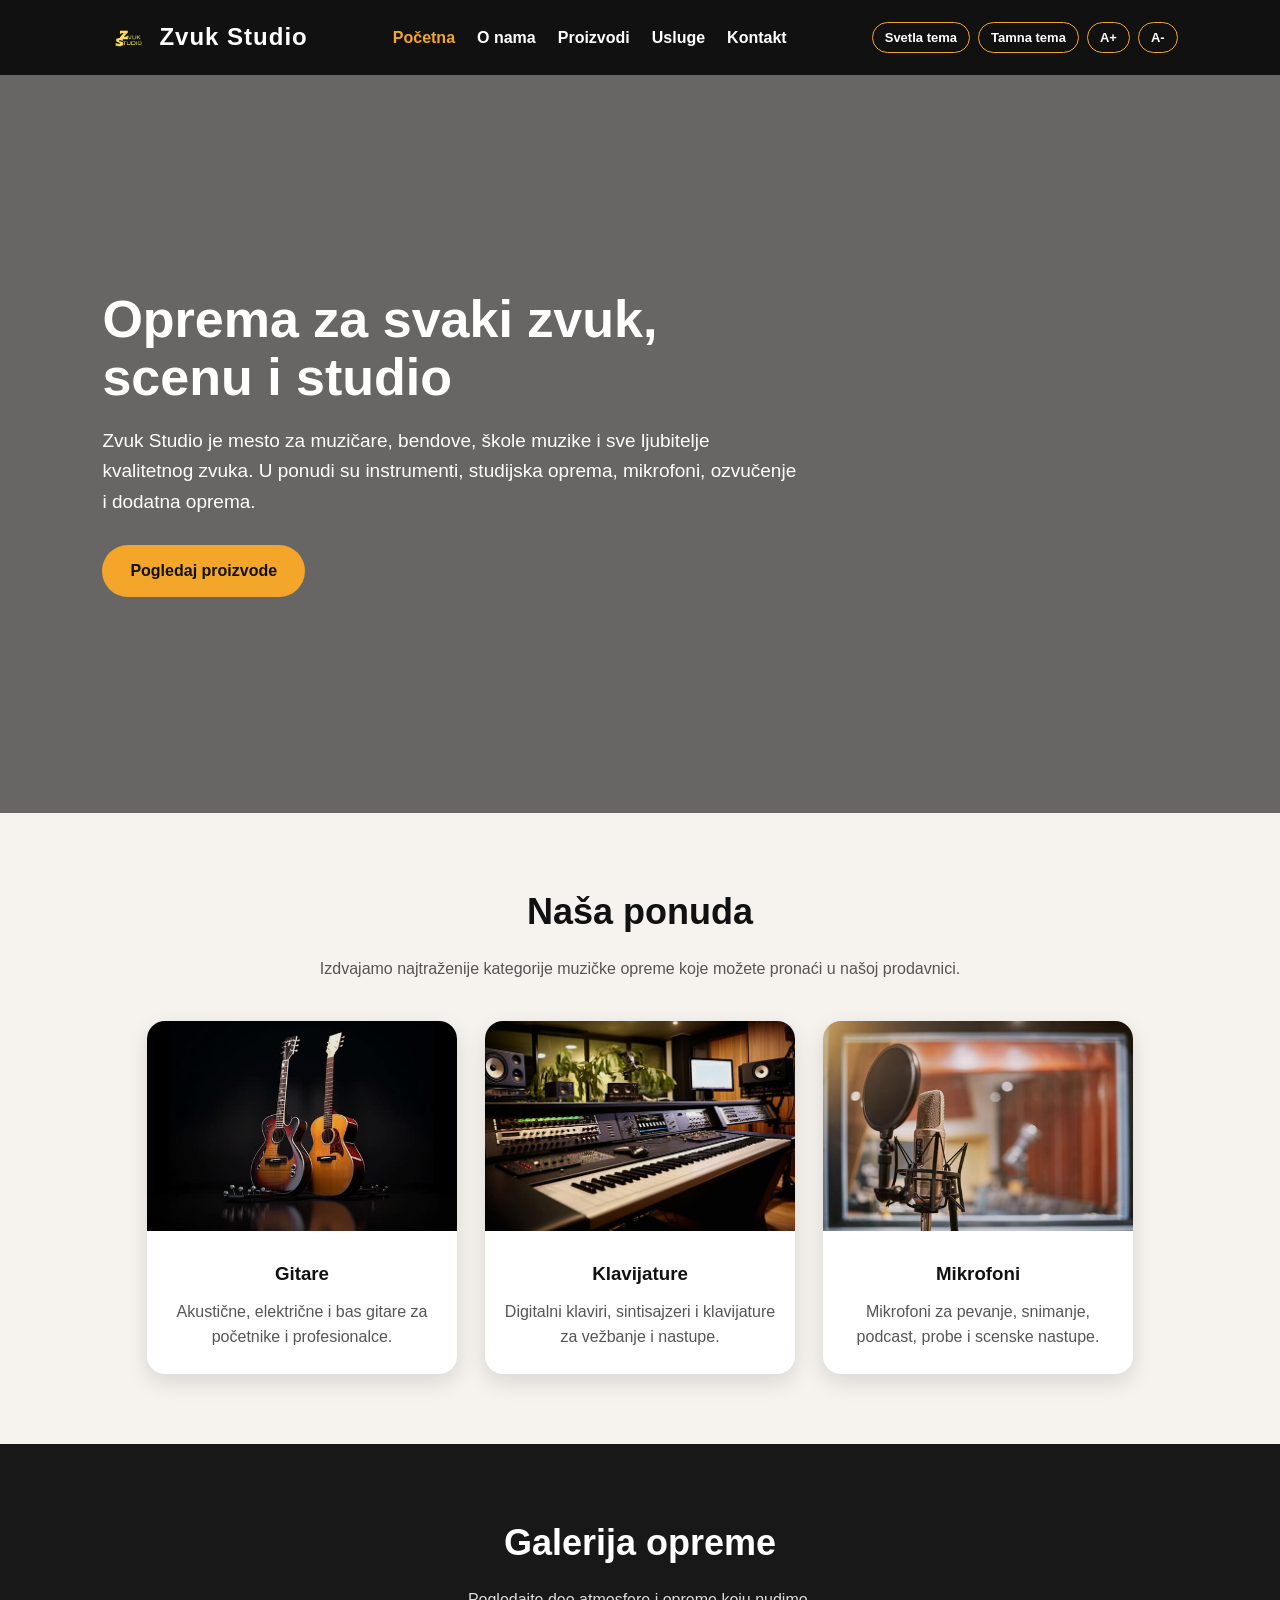
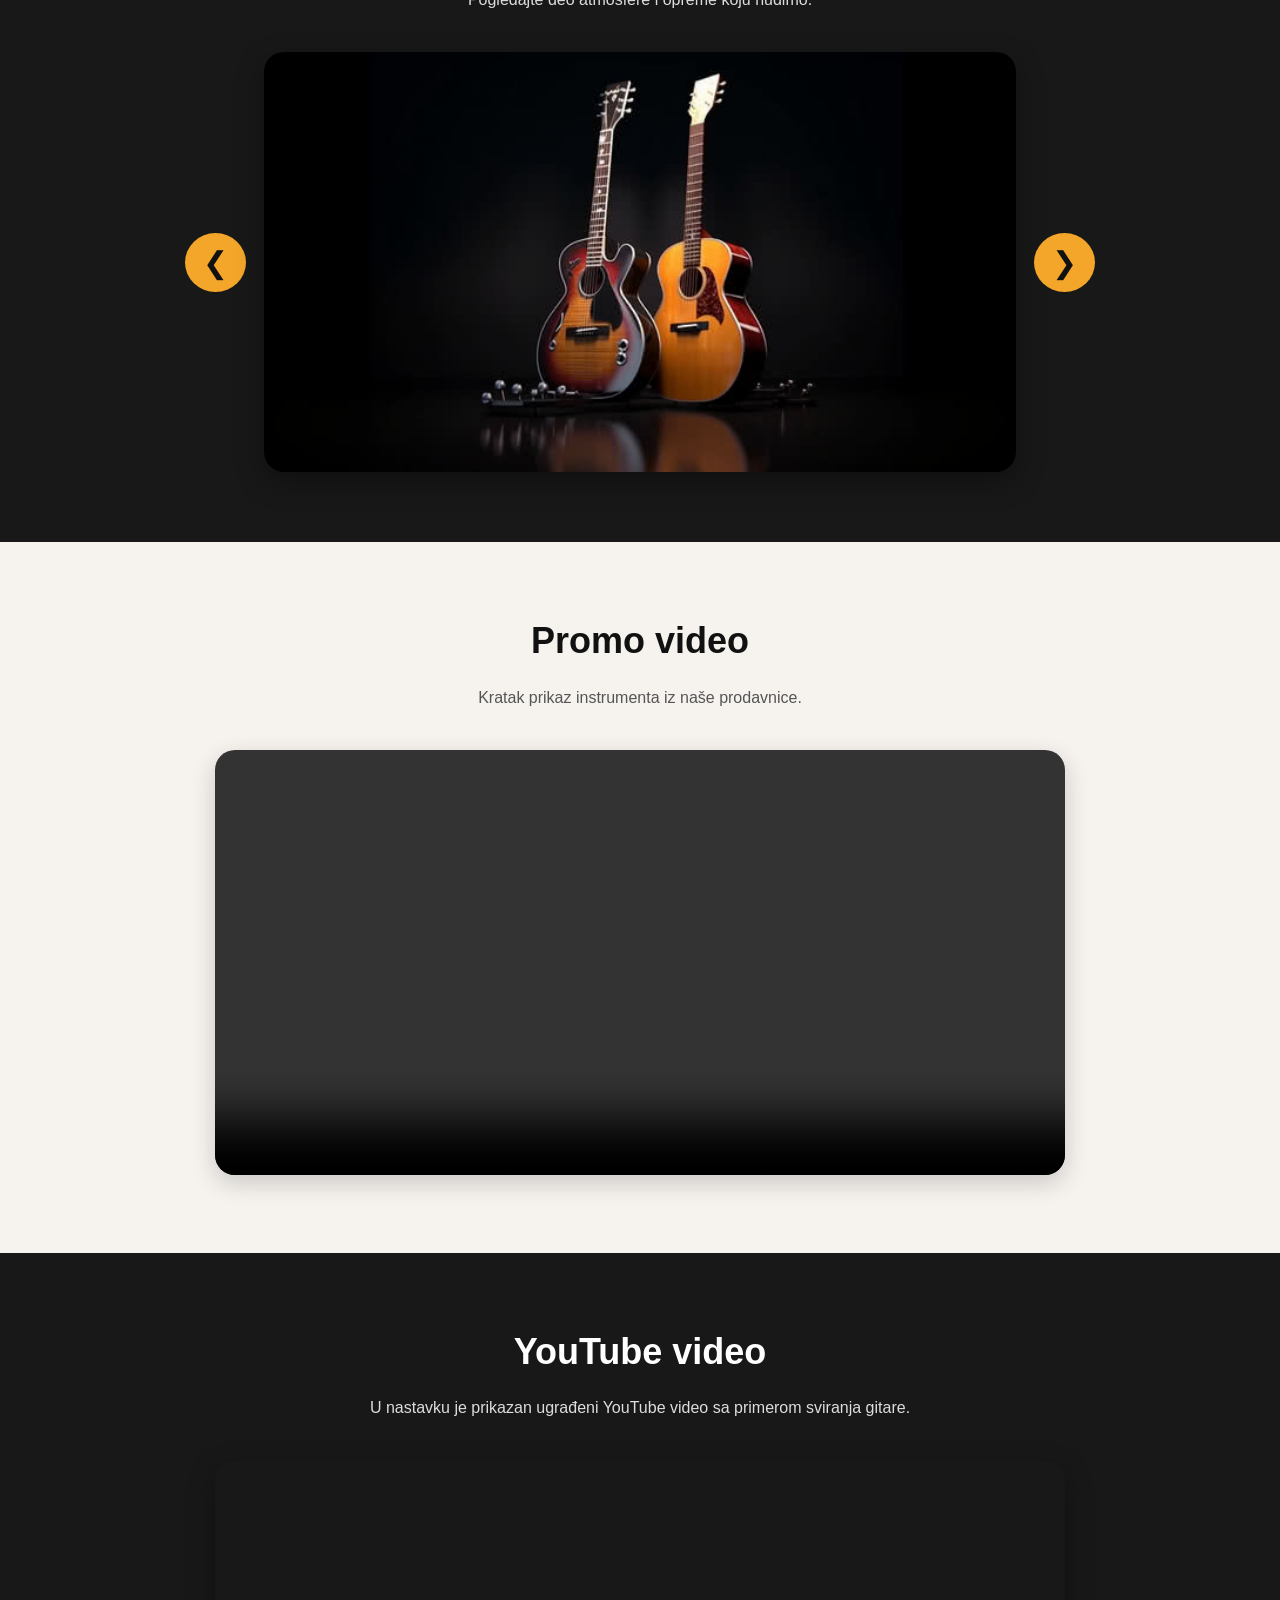
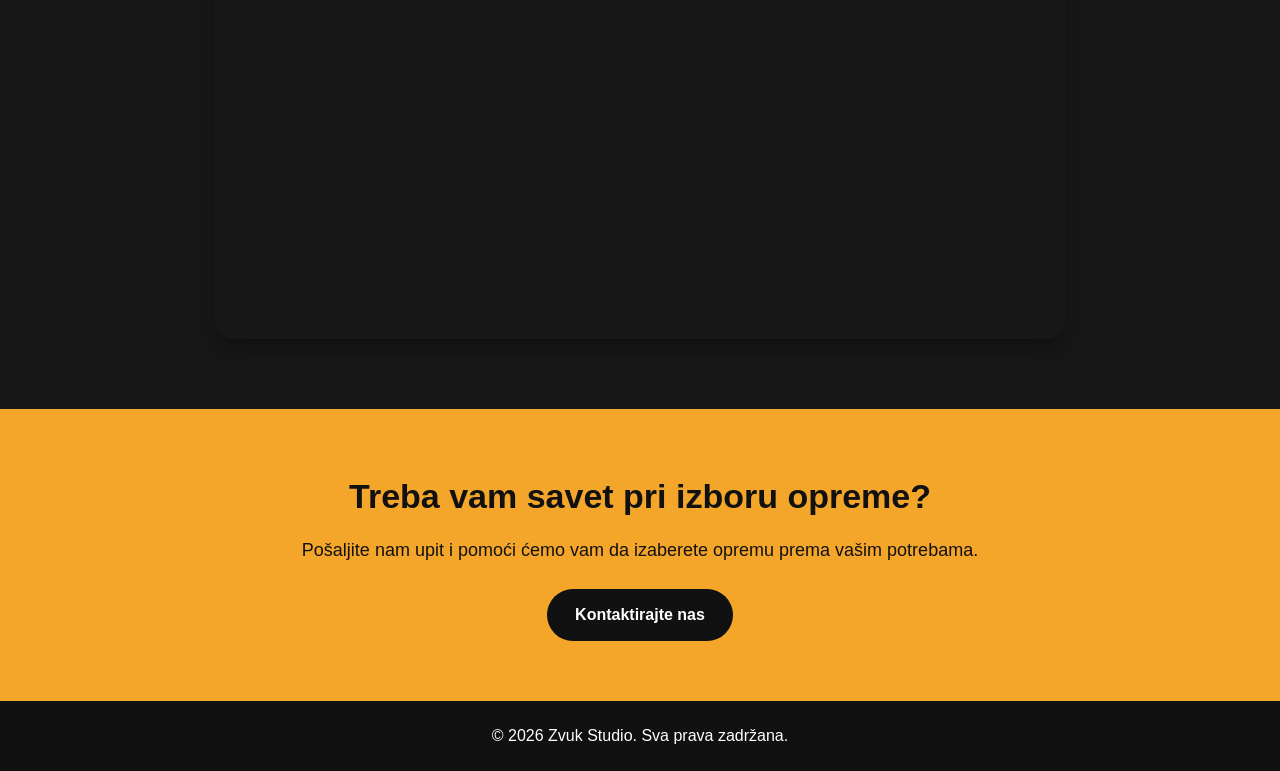
==== index.html @ e2188f45 "Dodavanje kompletnog sajta Zvuk Studio" ====
<!DOCTYPE html>
<html lang="sr">
<head>
    <meta charset="UTF-8">
    <meta name="description" content="Zvuk Studio - prodaja, servis i iznajmljivanje muzičke opreme.">
    <meta name="keywords" content="muzička oprema, gitare, klavijature, mikrofoni, ozvučenje, servis instrumenata">
    <meta name="author" content="Ivana">
    <meta name="viewport" content="width=device-width, initial-scale=1.0">

    <title>Zvuk Studio | Početna</title>

    <link rel="stylesheet" href="css/style.css">
</head>
<body>

    <header class="zaglavlje">
        <div class="logo-okvir">
            <img src="slike/logo.png" alt="Logo Zvuk Studio" class="logo-slika">
            <h1>Zvuk Studio</h1>
        </div>

        <nav class="navigacija">
            <ul>
                <li><a href="index.html" class="aktivna">Početna</a></li>
                <li><a href="onama.html">O nama</a></li>
                <li class="padajuci-meni">
                    <a href="proizvodi.html">Proizvodi</a>
                    <ul class="podmeni">
                        <li><a href="proizvodi.html#gitare">Gitare</a></li>
                        <li><a href="proizvodi.html#klavijature">Klavijature</a></li>
                        <li><a href="proizvodi.html#ozvucenje">Ozvučenje</a></li>
                    </ul>
                </li>
                <li><a href="usluge.html">Usluge</a></li>
                <li><a href="kontakt.html">Kontakt</a></li>
            </ul>
        </nav>

            <div class="adaptibilnost">
                <button type="button" onclick="postaviTemu('svetla')">Svetla tema</button>
                <button type="button" onclick="postaviTemu('tamna')">Tamna tema</button>
                <button type="button" onclick="promeniFont(1)">A+</button>
                <button type="button" onclick="promeniFont(-1)">A-</button>
            </div>

    </header>

    <main>

        <section class="hero-sekcija">
            <div class="hero-sadrzaj">
                <h2>Oprema za svaki zvuk, scenu i studio</h2>
                <p>
                    Zvuk Studio je mesto za muzičare, bendove, škole muzike i sve ljubitelje kvalitetnog zvuka.
                    U ponudi su instrumenti, studijska oprema, mikrofoni, ozvučenje i dodatna oprema.
                </p>
                <a href="proizvodi.html" class="dugme">Pogledaj proizvode</a>
            </div>
        </section>

        <section class="sekcija">
            <h2>Naša ponuda</h2>
            <p class="uvodni-tekst">
                Izdvajamo najtraženije kategorije muzičke opreme koje možete pronaći u našoj prodavnici.
            </p>

            <div class="kartice">
                <article class="kartica">
                    <img src="slike/gitara.jpg" alt="Akustična gitara">
                    <h3>Gitare</h3>
                    <p>Akustične, električne i bas gitare za početnike i profesionalce.</p>
                </article>

                <article class="kartica">
                    <img src="slike/klavijatura.jpg" alt="Muzička klavijatura">
                    <h3>Klavijature</h3>
                    <p>Digitalni klaviri, sintisajzeri i klavijature za vežbanje i nastupe.</p>
                </article>

                <article class="kartica">
                    <img src="slike/mikrofon.jpg" alt="Mikrofon">
                    <h3>Mikrofoni</h3>
                    <p>Mikrofoni za pevanje, snimanje, podcast, probe i scenske nastupe.</p>
                </article>
            </div>
        </section>

        <section class="sekcija tamna-sekcija">
            <h2>Galerija opreme</h2>
            <p class="uvodni-tekst">Pogledajte deo atmosfere i opreme koju nudimo.</p>

            <div class="slajder">
                <button class="strelica" onclick="promeniSliku(-1)">&#10094;</button>

                <img src="slike/gitara.jpg" alt="Slajder muzičke opreme" id="slikaSlajdera">

                <button class="strelica" onclick="promeniSliku(1)">&#10095;</button>
            </div>
        </section>

        <section class="sekcija">
            <h2>Promo video</h2>
            <p class="uvodni-tekst">
                Kratak prikaz instrumenta iz naše prodavnice.
            </p>

            <div class="video-okvir">
                <video controls>
                    <source src="video/promo.mp4" type="video/mp4">
                    Vaš pregledač ne podržava prikaz video zapisa.
                </video>
            </div>
        </section>

    <section class="sekcija tamna-sekcija">
    <h2>YouTube video</h2>
    <p class="uvodni-tekst">
        U nastavku je prikazan ugrađeni YouTube video sa primerom sviranja gitare.
    </p>

    <div class="youtube-okvir">
    <iframe 
        src="https://www.youtube.com/embed/ZPGi2yBqdqw?si=aWLloFX0LPt2FR6E"
        title="YouTube video player"
        frameborder="0"
        allow="accelerometer; autoplay; clipboard-write; encrypted-media; gyroscope; picture-in-picture; web-share"
        allowfullscreen>
    </iframe>
</div>
</section>

        <section class="poziv-sekcija">
            <h2>Treba vam savet pri izboru opreme?</h2>
            <p>Pošaljite nam upit i pomoći ćemo vam da izaberete opremu prema vašim potrebama.</p>
            <a href="kontakt.html" class="dugme svetlo-dugme">Kontaktirajte nas</a>
        </section>

    </main>

    <footer class="podnozje">
        <p>&copy; 2026 Zvuk Studio. Sva prava zadržana.</p>
    </footer>

    <script src="js/skripta.js"></script>
</body>
</html>
---- css/style.css ----
* {
    margin: 0;
    padding: 0;
    box-sizing: border-box;
}

body {
    font-family: Arial, Helvetica, sans-serif;
    background-color: #f6f3ef;
    color: #1f1f1f;
    line-height: 1.6;
}

.zaglavlje {
    background-color: #111111;
    color: #ffffff;
    padding: 15px 8%;
    display: flex;
    justify-content: space-between;
    align-items: center;
    position: sticky;
    top: 0;
    z-index: 1000;
}

.logo-okvir {
    display: flex;
    align-items: center;
    gap: 12px;
}

.logo-slika {
    width: 45px;
    height: 45px;
    object-fit: contain;
}

.logo-okvir h1 {
    font-size: 24px;
    letter-spacing: 1px;
}

.navigacija ul {
    list-style: none;
    display: flex;
    gap: 22px;
    align-items: center;
}

.navigacija a {
    color: #ffffff;
    text-decoration: none;
    font-weight: bold;
    transition: color 0.3s ease;
}

.navigacija a:hover,
.navigacija .aktivna {
    color: #f4a62a;
}

.padajuci-meni {
    position: relative;
}

.podmeni {
    position: absolute;
    top: 30px;
    left: 0;
    background-color: #1d1d1d;
    min-width: 170px;
    display: none !important;
    flex-direction: column;
    gap: 0 !important;
    border-radius: 0 0 10px 10px;
    overflow: hidden;
}

.podmeni li a {
    display: block;
    padding: 12px 15px;
}

.podmeni li a:hover {
    background-color: #2d2d2d;
}

.padajuci-meni:hover .podmeni {
    display: flex !important;
}

.hero-sekcija {
    min-height: 82vh;
    background:
        linear-gradient(rgba(0, 0, 0, 0.58), rgba(0, 0, 0, 0.58)),
        url("../slike/hero-muzicka-oprema.jpg");
    background-size: cover;
    background-position: center;
    color: #ffffff;
    display: flex;
    align-items: center;
    padding: 0 8%;
}

.hero-sadrzaj {
    max-width: 700px;
    animation: ulazakTeksta 1.2s ease;
}

.hero-sadrzaj h2 {
    font-size: 52px;
    margin-bottom: 20px;
    line-height: 1.1;
}

.hero-sadrzaj p {
    font-size: 19px;
    margin-bottom: 28px;
}

.dugme {
    display: inline-block;
    background-color: #f4a62a;
    color: #111111;
    padding: 13px 28px;
    border-radius: 30px;
    text-decoration: none;
    font-weight: bold;
    transition: transform 0.3s ease, background-color 0.3s ease;
    border: none;
    cursor: pointer;
}

.dugme:hover {
    background-color: #ffffff;
    transform: translateY(-4px);
}

.sekcija {
    padding: 70px 8%;
    text-align: center;
}

.sekcija h2 {
    font-size: 36px;
    margin-bottom: 15px;
}

.uvodni-tekst {
    max-width: 760px;
    margin: 0 auto 40px auto;
    color: #555555;
}

.kartice {
    display: flex;
    justify-content: center;
    gap: 28px;
    flex-wrap: wrap;
}

.kartica {
    background-color: #ffffff;
    width: 310px;
    border-radius: 18px;
    overflow: hidden;
    box-shadow: 0 8px 22px rgba(0, 0, 0, 0.12);
    transition: transform 0.3s ease, box-shadow 0.3s ease;
}

.kartica:hover {
    transform: translateY(-10px);
    box-shadow: 0 12px 28px rgba(0, 0, 0, 0.18);
}

.kartica img {
    width: 100%;
    height: 210px;
    object-fit: cover;
    filter: brightness(0.92);
    transition: filter 0.3s ease, transform 0.3s ease;
}

.kartica:hover img {
    filter: brightness(1.08);
    transform: scale(1.04);
}

.kartica h3 {
    margin: 20px 15px 10px;
    color: #111111;
}

.kartica p {
    padding: 0 18px 24px;
    color: #555555;
}

.tamna-sekcija {
    background-color: #181818;
    color: #ffffff;
}

.tamna-sekcija .uvodni-tekst {
    color: #dddddd;
}

.slajder {
    display: flex;
    justify-content: center;
    align-items: center;
    gap: 18px;
}

.slajder img {
    width: 70%;
    max-width: 850px;
    height: 420px;
    object-fit: cover;
    border-radius: 20px;
    box-shadow: 0 10px 28px rgba(0, 0, 0, 0.35);
}

.strelica {
    background-color: #f4a62a;
    color: #111111;
    border: none;
    font-size: 30px;
    padding: 12px 18px;
    border-radius: 50%;
    cursor: pointer;
    transition: transform 0.3s ease;
}

.strelica:hover {
    transform: scale(1.12);
}

.video-okvir video {
    width: 80%;
    max-width: 850px;
    border-radius: 20px;
    box-shadow: 0 8px 24px rgba(0, 0, 0, 0.18);
}

.poziv-sekcija {
    background-color: #f4a62a;
    color: #111111;
    text-align: center;
    padding: 60px 8%;
}

.poziv-sekcija h2 {
    font-size: 34px;
    margin-bottom: 12px;
}

.poziv-sekcija p {
    margin-bottom: 25px;
    font-size: 18px;
}

.svetlo-dugme {
    background-color: #111111;
    color: #ffffff;
}

.svetlo-dugme:hover {
    background-color: #ffffff;
    color: #111111;
}

.podnozje {
    background-color: #111111;
    color: #ffffff;
    text-align: center;
    padding: 22px;
}

@keyframes ulazakTeksta {
    from {
        opacity: 0;
        transform: translateX(-60px);
    }

    to {
        opacity: 1;
        transform: translateX(0);
    }
}

/* Responsive dizajn */

@media screen and (max-width: 900px) {
    .zaglavlje {
        flex-direction: column;
        gap: 15px;
    }

    .navigacija ul {
        flex-wrap: wrap;
        justify-content: center;
    }

    .hero-sadrzaj h2 {
        font-size: 38px;
    }

    .slajder img {
        width: 82%;
        height: 330px;
    }
}

@media screen and (max-width: 600px) {
    .hero-sekcija {
        min-height: 72vh;
        text-align: center;
    }

    .hero-sadrzaj h2 {
        font-size: 31px;
    }

    .hero-sadrzaj p {
        font-size: 16px;
    }

    .sekcija {
        padding: 50px 6%;
    }

    .kartica {
        width: 100%;
    }

    .slajder {
        gap: 8px;
    }

    .slajder img {
        width: 78%;
        height: 240px;
    }

    .strelica {
        font-size: 20px;
        padding: 8px 12px;
    }

    .video-okvir video {
        width: 100%;
    }
}

.unutrasnji-hero {
    background:
        linear-gradient(rgba(0, 0, 0, 0.62), rgba(0, 0, 0, 0.62)),
        url("../slike/hero-muzicka-oprema.jpg");
    background-size: cover;
    background-position: center;
    color: #ffffff;
    text-align: center;
    padding: 110px 8%;
}

.unutrasnji-hero h2 {
    font-size: 46px;
    margin-bottom: 12px;
    animation: ulazakTeksta 1s ease;
}

.unutrasnji-hero p {
    font-size: 19px;
}

.o-nama-raspored {
    display: flex;
    align-items: center;
    gap: 45px;
    text-align: left;
}

.tekst-blok {
    flex: 1;
}

.tekst-blok h2 {
    text-align: left;
}

.tekst-blok p {
    margin-bottom: 18px;
    color: #444444;
}

.slika-blok {
    flex: 1;
}

.slika-blok img {
    width: 100%;
    border-radius: 22px;
    box-shadow: 0 10px 26px rgba(0, 0, 0, 0.18);
    transition: transform 0.3s ease, filter 0.3s ease;
}

.slika-blok img:hover {
    transform: scale(1.03);
    filter: brightness(1.08);
}

.vrednost-kartica {
    padding: 28px 20px;
}

.info-mreza {
    display: grid;
    grid-template-columns: repeat(4, 1fr);
    gap: 24px;
}

.info-stavka {
    background-color: #ffffff;
    padding: 28px 18px;
    border-radius: 18px;
    box-shadow: 0 8px 22px rgba(0, 0, 0, 0.1);
    transition: transform 0.3s ease;
}

.info-stavka:hover {
    transform: translateY(-8px);
}

.info-stavka span {
    display: inline-block;
    background-color: #111111;
    color: #f4a62a;
    padding: 9px 18px;
    border-radius: 30px;
    font-weight: bold;
    margin-bottom: 14px;
}

.info-stavka h3 {
    margin: 12px 0 8px;
}

.info-stavka p {
    color: #555555;
}

@media screen and (max-width: 900px) {
    .o-nama-raspored {
        flex-direction: column;
        text-align: center;
    }

    .tekst-blok h2 {
        text-align: center;
    }

    .info-mreza {
        grid-template-columns: repeat(2, 1fr);
    }
}

@media screen and (max-width: 600px) {
    .unutrasnji-hero h2 {
        font-size: 34px;
    }

    .info-mreza {
        grid-template-columns: 1fr;
    }
}

.proizvod-bootstrap-kartica {
    position: relative;
    border: none;
    border-radius: 22px;
    overflow: hidden;
    background-color: transparent;
    height: 100%;
    min-height: 340px;
    box-shadow: 0 10px 24px rgba(0, 0, 0, 0.18);
    transition: transform 0.3s ease, box-shadow 0.3s ease;
}

.proizvod-bootstrap-kartica:hover {
    transform: translateY(-8px);
    box-shadow: 0 14px 30px rgba(0, 0, 0, 0.24);
}

.proizvod-bootstrap-kartica img {
    width: 100%;
    height: 340px;
    object-fit: cover;
    display: block;
}

.proizvod-bootstrap-kartica .card-body {
    position: absolute;
    left: 0;
    right: 0;
    bottom: 0;
    padding: 20px 24px;
    background: rgba(0, 0, 0, 0.55);
    backdrop-filter: blur(2px);
}

.proizvod-bootstrap-kartica .card-title,
.proizvod-bootstrap-kartica .card-text {
    color: #ffffff;
    margin: 0;
}

.proizvod-bootstrap-kartica .card-title {
    margin-bottom: 10px;
    font-size: 30px;
    font-weight: 700;
}

.proizvod-bootstrap-kartica .card-text {
    font-size: 16px;
    line-height: 1.5;
}
.usluge-mreza {
    display: grid;
    grid-template-columns: repeat(3, 1fr);
    gap: 28px;
}

.usluga-kartica {
    position: relative;
    min-height: 430px;
    border-radius: 22px;
    overflow: hidden;
    text-align: left;
    background-color: #111111;
    box-shadow: 0 10px 26px rgba(0, 0, 0, 0.16);
    transition: transform 0.3s ease, box-shadow 0.3s ease;
}

.usluga-kartica:hover {
    transform: translateY(-8px);
    box-shadow: 0 14px 34px rgba(0, 0, 0, 0.22);
}

.usluga-kartica img {
    width: 100%;
    height: 430px;
    object-fit: cover;
    display: block;
    filter: brightness(0.78);
    transition: transform 0.3s ease, filter 0.3s ease;
}

.usluga-kartica:hover img {
    transform: scale(1.05);
    filter: brightness(0.62);
}

.usluga-sadrzaj {
    position: absolute;
    left: 0;
    right: 0;
    bottom: 0;
    padding: 24px;
    background: rgba(0, 0, 0, 0.58);
    backdrop-filter: blur(2px);
}

.usluga-sadrzaj h3 {
    color: #ffffff;
    margin-bottom: 10px;
    font-size: 24px;
}

.usluga-sadrzaj p {
    color: #eeeeee;
}

.paketi-mreza {
    display: grid;
    grid-template-columns: repeat(3, 1fr);
    gap: 28px;
    margin-top: 35px;
}

.paket-kartica {
    background-color: #ffffff;
    color: #111111;
    padding: 32px 26px;
    border-radius: 22px;
    text-align: left;
    box-shadow: 0 10px 24px rgba(0, 0, 0, 0.18);
    transition: transform 0.3s ease;
}

.paket-kartica:hover {
    transform: translateY(-8px);
}

.paket-kartica h3 {
    margin-bottom: 14px;
    font-size: 24px;
}

.paket-kartica p {
    color: #555555;
    margin-bottom: 18px;
}

.paket-kartica span {
    display: inline-block;
    background-color: #111111;
    color: #f4a62a;
    padding: 8px 14px;
    border-radius: 30px;
    font-weight: bold;
    font-size: 14px;
}

.istaknut-paket {
    background-color: #f4a62a;
}

.istaknut-paket p {
    color: #222222;
}

.istaknut-paket span {
    background-color: #111111;
    color: #ffffff;
}

.proces-koraci {
    display: flex;
    justify-content: center;
    gap: 28px;
    flex-wrap: wrap;
    margin-top: 35px;
}

.proces-korak {
    background-color: #ffffff;
    width: 300px;
    padding: 30px 22px;
    border-radius: 22px;
    box-shadow: 0 8px 22px rgba(0, 0, 0, 0.1);
    transition: transform 0.3s ease;
}

.proces-korak:hover {
    transform: translateY(-8px);
}

.proces-korak span {
    display: inline-flex;
    width: 48px;
    height: 48px;
    border-radius: 50%;
    background-color: #111111;
    color: #f4a62a;
    align-items: center;
    justify-content: center;
    font-weight: bold;
    font-size: 22px;
    margin-bottom: 16px;
}

.proces-korak h3 {
    margin-bottom: 10px;
}

.proces-korak p {
    color: #555555;
}

@media screen and (max-width: 1000px) {
    .usluge-mreza,
    .paketi-mreza {
        grid-template-columns: 1fr;
    }

    .usluga-kartica {
        max-width: 700px;
        margin: 0 auto;
    }
}
.kontakt-sekcija {
    text-align: left;
}

.kontakt-raspored {
    display: grid;
    grid-template-columns: 1fr 1.15fr;
    gap: 40px;
    align-items: start;
}

.kontakt-info,
.forma-okvir {
    background-color: #ffffff;
    border-radius: 24px;
    padding: 34px;
    box-shadow: 0 10px 26px rgba(0, 0, 0, 0.12);
}

.kontakt-info h2,
.forma-okvir h2 {
    margin-bottom: 18px;
    font-size: 30px;
}

.kontakt-info > p {
    color: #555555;
    margin-bottom: 24px;
}

.kontakt-stavka {
    border-left: 4px solid #f4a62a;
    padding-left: 16px;
    margin-bottom: 20px;
}

.kontakt-stavka h3 {
    margin-bottom: 4px;
    color: #111111;
}

.kontakt-stavka p {
    color: #555555;
}

.forma-grupa {
    margin-bottom: 18px;
}

.forma-grupa label {
    display: block;
    font-weight: bold;
    margin-bottom: 7px;
    color: #111111;
}

.forma-grupa input,
.forma-grupa select,
.forma-grupa textarea {
    width: 100%;
    padding: 13px 14px;
    border: 1px solid #cccccc;
    border-radius: 12px;
    font-family: Arial, Helvetica, sans-serif;
    font-size: 15px;
    outline: none;
    transition: border-color 0.3s ease, box-shadow 0.3s ease;
}

.forma-grupa input:focus,
.forma-grupa select:focus,
.forma-grupa textarea:focus {
    border-color: #f4a62a;
    box-shadow: 0 0 0 3px rgba(244, 166, 42, 0.18);
}

.forma-grupa small {
    display: block;
    color: #c0392b;
    min-height: 18px;
    margin-top: 5px;
    font-size: 13px;
}

.forma-dugme {
    width: 100%;
    font-size: 16px;
}

.uspesna-poruka {
    margin-top: 16px;
    color: #1e7d3b;
    font-weight: bold;
    text-align: center;
}

.mapa-okvir {
    max-width: 1050px;
    margin: 0 auto;
    border-radius: 22px;
    overflow: hidden;
    box-shadow: 0 12px 28px rgba(0, 0, 0, 0.35);
}

@media screen and (max-width: 900px) {
    .kontakt-raspored {
        grid-template-columns: 1fr;
    }
}

.dugme-vise {
    display: inline-block;
    margin-top: 16px;
    padding: 10px 22px;
    border: none;
    border-radius: 30px;
    background-color: #f4a62a;
    color: #111111;
    font-weight: bold;
    font-size: 15px;
    cursor: pointer;
    transition: transform 0.3s ease, background-color 0.3s ease;
}

.dugme-vise:hover {
    background-color: #ffffff;
    transform: translateY(-3px);
}

.popup-prozor {
    display: none;
    position: fixed;
    z-index: 9999;
    inset: 0;
    background-color: rgba(0, 0, 0, 0.72);
    padding: 40px 20px;
}

.popup-sadrzaj {
    max-width: 950px;
    margin: 40px auto;
    background-color: #ffffff;
    border-radius: 24px;
    padding: 30px;
    position: relative;
    box-shadow: 0 14px 34px rgba(0, 0, 0, 0.28);
    animation: pojaviPopup 0.3s ease;
}

.popup-sadrzaj h2 {
    text-align: center;
    margin-bottom: 28px;
    color: #111111;
    font-size: 34px;
}

.zatvori-popup {
    position: absolute;
    top: 16px;
    right: 22px;
    font-size: 34px;
    font-weight: bold;
    color: #111111;
    cursor: pointer;
    transition: color 0.3s ease;
}

.zatvori-popup:hover {
    color: #f4a62a;
}

.popup-stavke {
    display: grid;
    grid-template-columns: repeat(3, 1fr);
    gap: 24px;
}

.popup-kartica {
    background-color: #f7f7f7;
    border-radius: 18px;
    overflow: hidden;
    box-shadow: 0 8px 18px rgba(0, 0, 0, 0.10);
    transition: transform 0.3s ease;
    text-align: center;
}

.popup-kartica:hover {
    transform: translateY(-6px);
}

.popup-kartica img {
    width: 100%;
    height: 180px;
    object-fit: contain;
    display: block;
    background-color: #ffffff;
    padding: 10px;
}

.popup-kartica h3 {
    padding: 16px 12px 20px;
    font-size: 19px;
    color: #111111;
}

@keyframes pojaviPopup {
    from {
        opacity: 0;
        transform: translateY(20px);
    }
    to {
        opacity: 1;
        transform: translateY(0);
    }
}

@media screen and (max-width: 900px) {
    .popup-stavke {
        grid-template-columns: 1fr;
    }

    .popup-sadrzaj {
        padding: 24px 18px;
    }

    .popup-sadrzaj h2 {
        font-size: 28px;
    }
}

.jquery-sekcija {
    background-color: #f6f3ef;
}

.saveti-kupovina {
    display: none;
    max-width: 850px;
    margin: 28px auto 0;
    padding: 28px;
    background-color: #ffffff;
    border-radius: 22px;
    box-shadow: 0 10px 26px rgba(0, 0, 0, 0.12);
    text-align: left;
    border-left: 6px solid #f4a62a;
}

.saveti-kupovina h3 {
    margin-bottom: 12px;
    color: #111111;
}

.saveti-kupovina p {
    color: #555555;
}

.youtube-okvir {
    width: 850px !important;
    max-width: 90% !important;
    aspect-ratio: 16 / 9 !important;
    height: auto !important;
    margin: 0 auto !important;
    border-radius: 20px;
    overflow: hidden;
    box-shadow: 0 10px 28px rgba(0, 0, 0, 0.35);
}

.youtube-okvir iframe {
    width: 100% !important;
    height: 100% !important;
    min-height: 420px !important;
    display: block !important;
    border: none !important;
}

@media screen and (max-width: 600px) {
    .youtube-okvir iframe {
        min-height: 240px !important;
    }
}

.adaptibilnost {
    display: flex;
    gap: 8px;
    flex-wrap: wrap;
    justify-content: center;
    align-items: center;
}

.adaptibilnost button {
    background-color: transparent;
    color: #ffffff;
    border: 1px solid #f4a62a;
    border-radius: 20px;
    padding: 7px 12px;
    cursor: pointer;
    font-weight: bold;
    font-size: 13px;
    transition: background-color 0.3s ease, color 0.3s ease;
}

.adaptibilnost button:hover {
    background-color: #f4a62a;
    color: #111111;
}

body.svetla-tema {
    background-color: #f6f3ef;
    color: #111111;
}

body.tamna-tema {
    background-color: #111111;
    color: #ffffff;
}

body.tamna-tema .sekcija {
    background-color: #111111;
    color: #ffffff;
}

body.tamna-tema .uvodni-tekst,
body.tamna-tema p {
    color: #eeeeee;
}

body.tamna-tema .kartica,
body.tamna-tema .kontakt-info,
body.tamna-tema .forma-okvir,
body.tamna-tema .info-stavka,
body.tamna-tema .proces-korak,
body.tamna-tema .paket-kartica,
body.tamna-tema .saveti-kupovina {
    background-color: #1d1d1d;
    color: #ffffff;
}

body.tamna-tema .kartica h3,
body.tamna-tema .kontakt-info h2,
body.tamna-tema .forma-okvir h2,
body.tamna-tema .info-stavka h3,
body.tamna-tema .proces-korak h3,
body.tamna-tema .paket-kartica h3,
body.tamna-tema .saveti-kupovina h3,
body.tamna-tema .forma-grupa label,
body.tamna-tema .kontakt-stavka h3 {
    color: #ffffff;
}

body.tamna-tema .kartica p,
body.tamna-tema .kontakt-info p,
body.tamna-tema .forma-okvir p,
body.tamna-tema .info-stavka p,
body.tamna-tema .proces-korak p,
body.tamna-tema .paket-kartica p,
body.tamna-tema .saveti-kupovina p {
    color: #dddddd;
}

body.tamna-tema input,
body.tamna-tema select,
body.tamna-tema textarea {
    background-color: #222222;
    color: #ffffff;
    border-color: #555555;
}

body.tamna-tema input::placeholder,
body.tamna-tema textarea::placeholder {
    color: #bbbbbb;
}

@media screen and (max-width: 1000px) {
    .zaglavlje {
        flex-wrap: wrap;
        gap: 15px;
    }

    .adaptibilnost {
        width: 100%;
    }
}
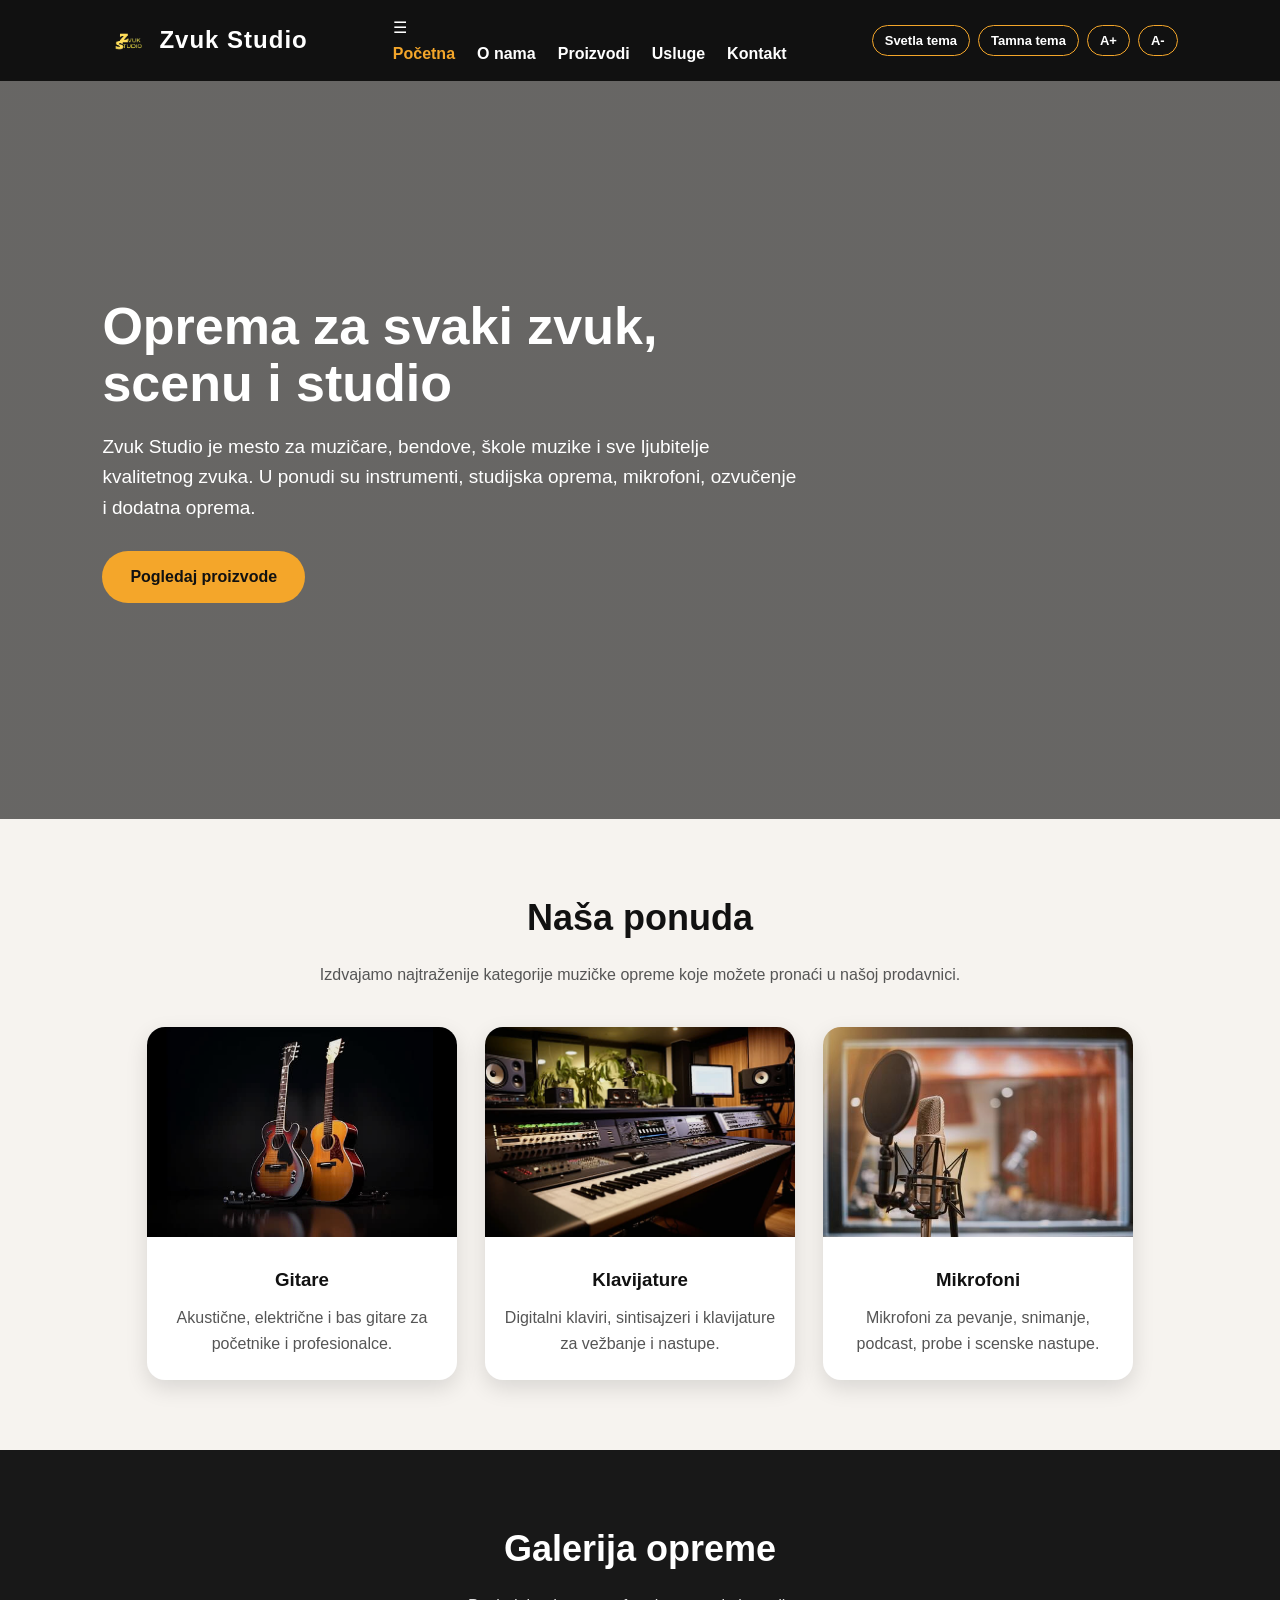
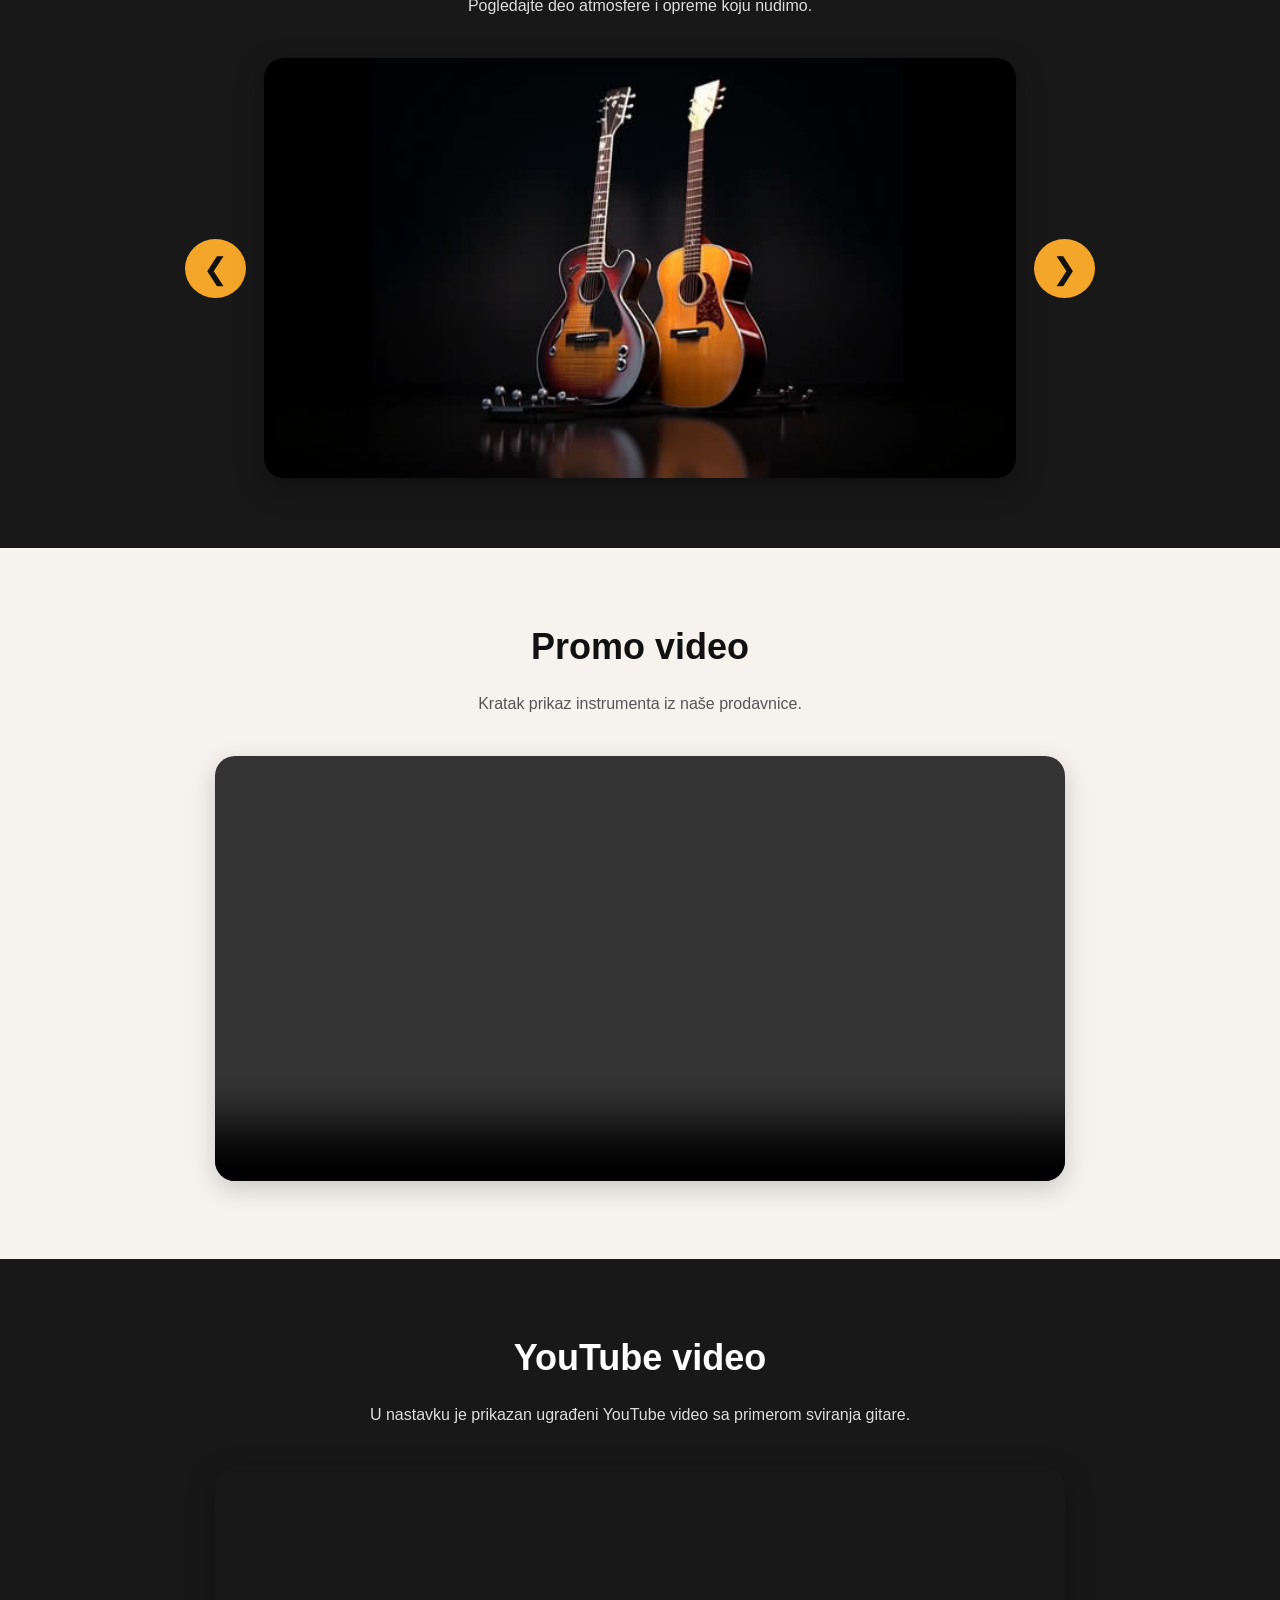
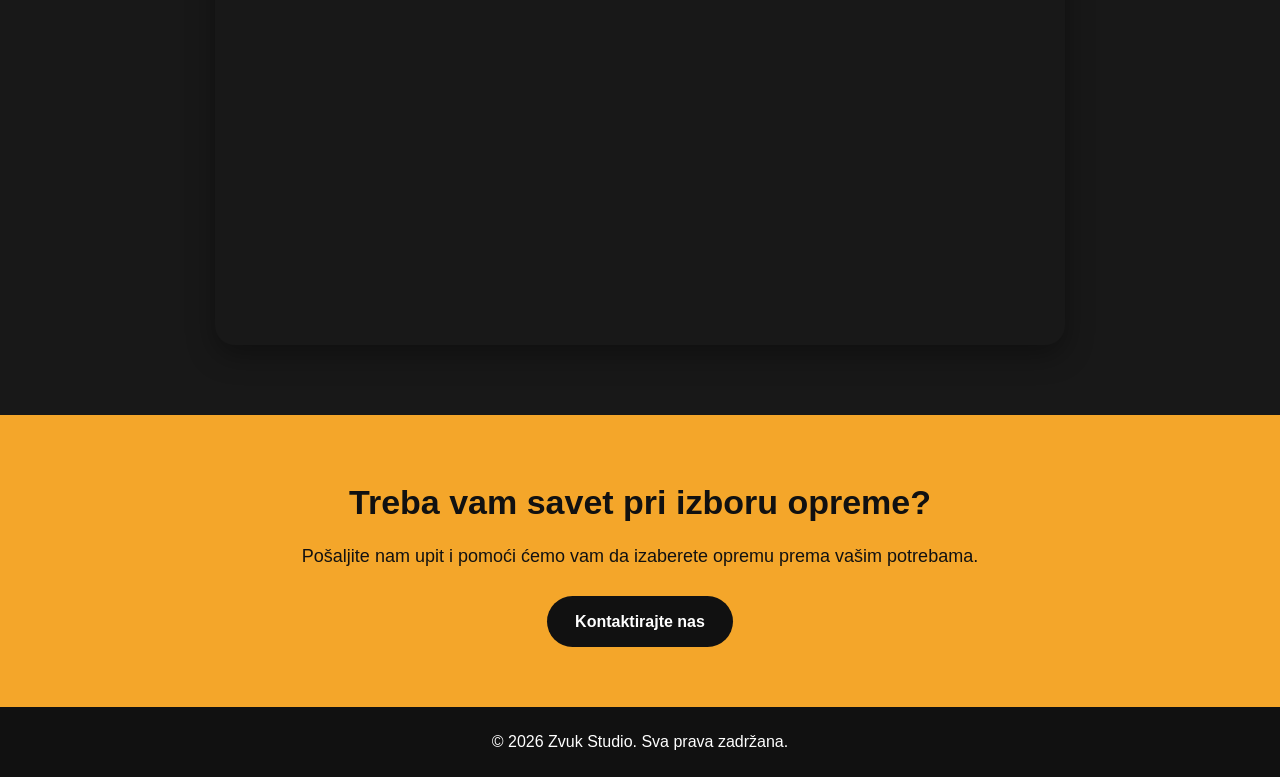
==== commit 25bbe875: "Update" ====
--- a/index.html
+++ b/index.html
@@ -19,22 +19,31 @@
             <h1>Zvuk Studio</h1>
         </div>
 
-        <nav class="navigacija">
-            <ul>
-                <li><a href="index.html" class="aktivna">Početna</a></li>
-                <li><a href="onama.html">O nama</a></li>
-                <li class="padajuci-meni">
-                    <a href="proizvodi.html">Proizvodi</a>
-                    <ul class="podmeni">
-                        <li><a href="proizvodi.html#gitare">Gitare</a></li>
-                        <li><a href="proizvodi.html#klavijature">Klavijature</a></li>
-                        <li><a href="proizvodi.html#ozvucenje">Ozvučenje</a></li>
-                    </ul>
-                </li>
-                <li><a href="usluge.html">Usluge</a></li>
-                <li><a href="kontakt.html">Kontakt</a></li>
+<nav class="navigacija">
+
+    <div class="hamburger" id="hamburger">
+        ☰
+    </div>
+
+    <ul id="navLinks">
+        <li><a href="index.html" class="aktivna">Početna</a></li>
+        <li><a href="onama.html">O nama</a></li>
+
+        <li class="padajuci-meni">
+            <a href="proizvodi.html">Proizvodi</a>
+
+            <ul class="podmeni">
+                <li><a href="proizvodi.html#gitare">Gitare</a></li>
+                <li><a href="proizvodi.html#klavijature">Klavijature</a></li>
+                <li><a href="proizvodi.html#ozvucenje">Ozvučenje</a></li>
             </ul>
-        </nav>
+        </li>
+
+        <li><a href="usluge.html">Usluge</a></li>
+        <li><a href="kontakt.html">Kontakt</a></li>
+    </ul>
+
+</nav>
 
             <div class="adaptibilnost">
                 <button type="button" onclick="postaviTemu('svetla')">Svetla tema</button>
@@ -143,4 +152,4 @@
 
     <script src="js/skripta.js"></script>
 </body>
-</html>+</html>
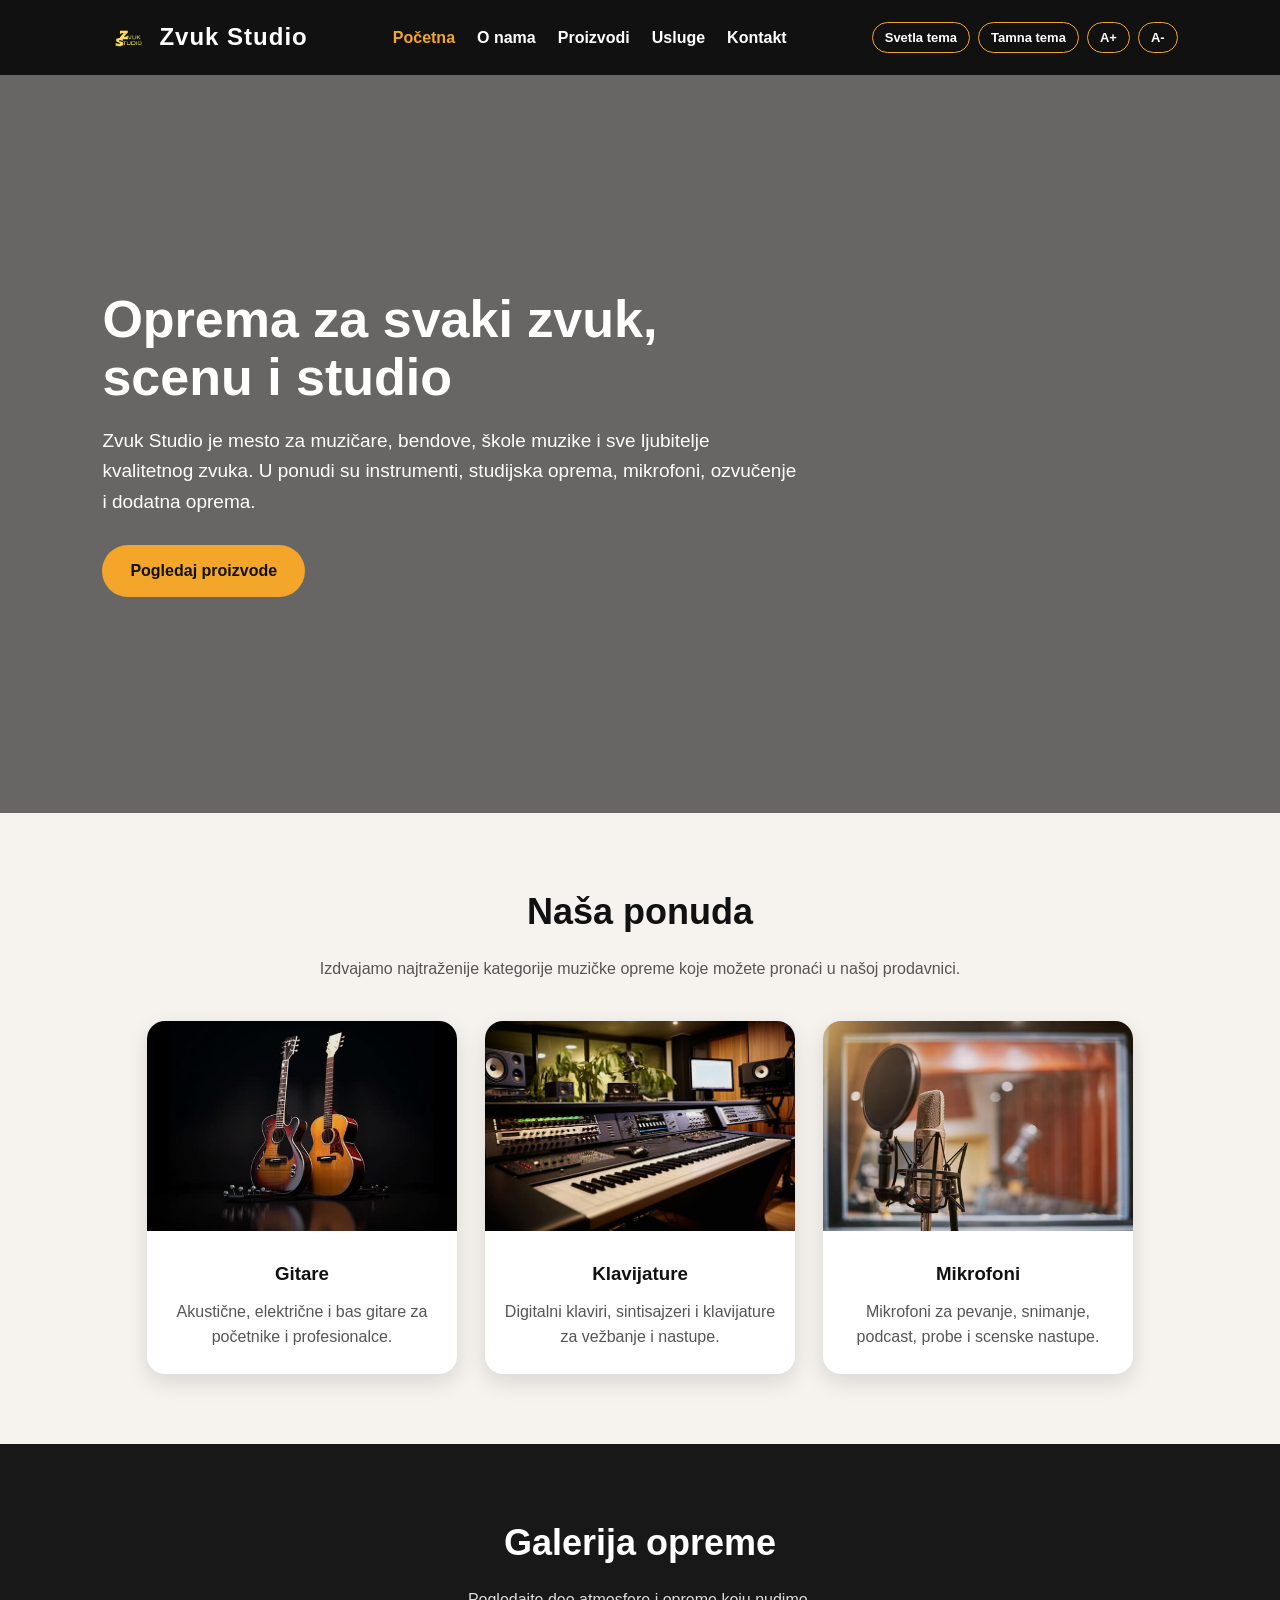
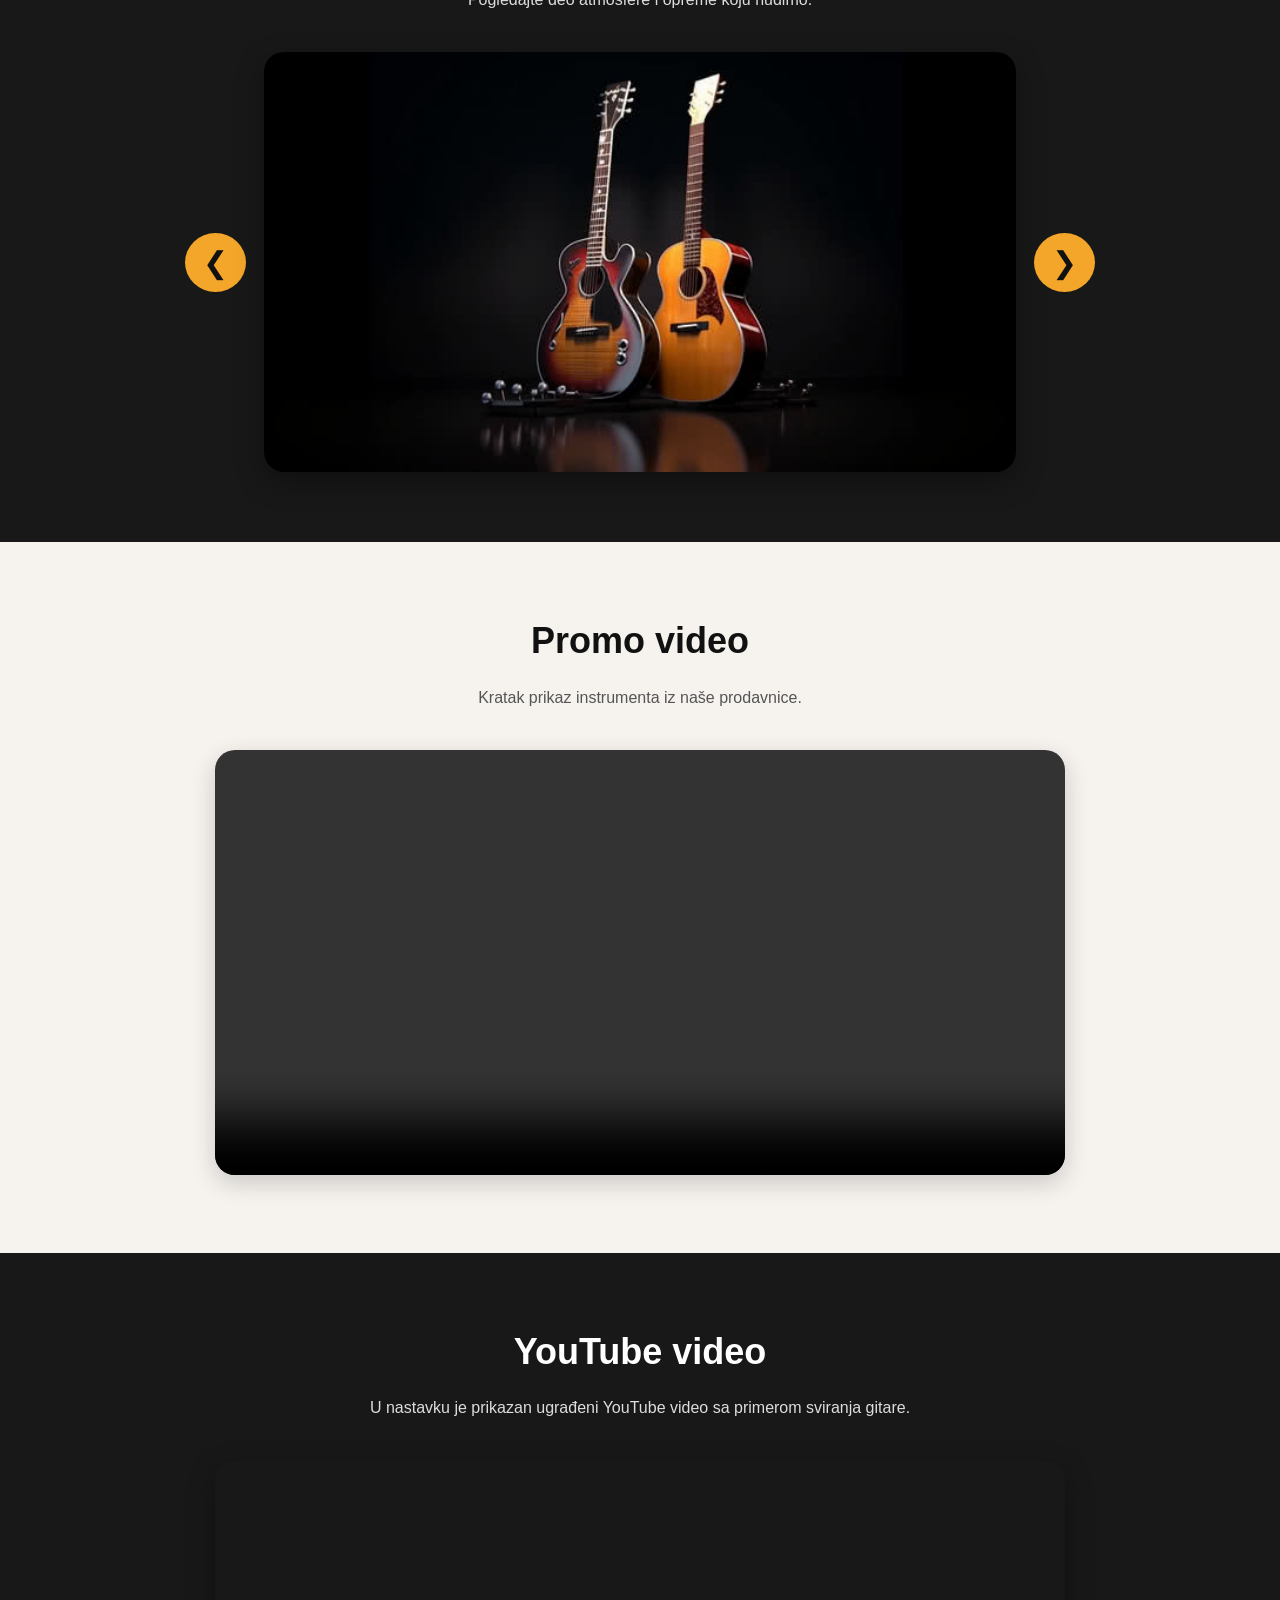
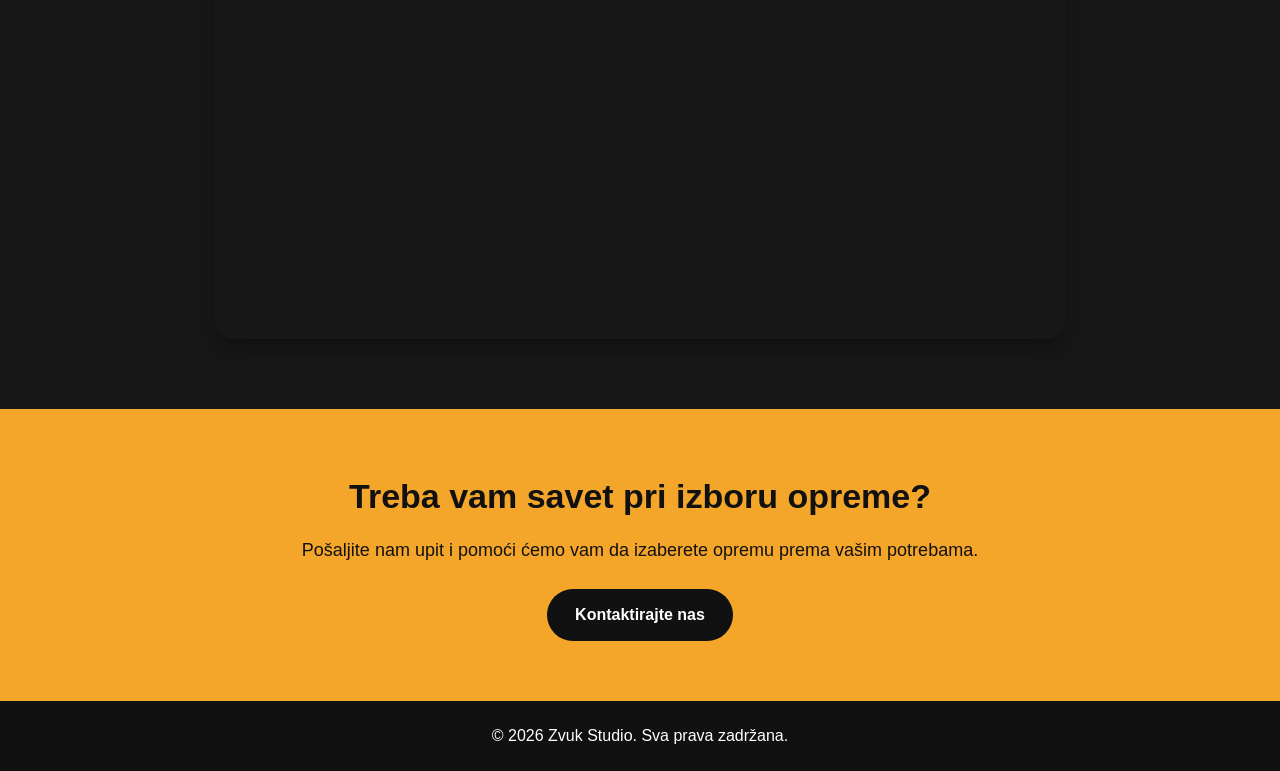
==== commit eabb8395: "Add files via upload" ====
--- a/index.html
+++ b/index.html
@@ -152,4 +152,4 @@
 
     <script src="js/skripta.js"></script>
 </body>
-</html>
+</html>
--- a/css/style.css
+++ b/css/style.css
@@ -1069,4 +1069,45 @@
     .adaptibilnost {
         width: 100%;
     }
+}
+
+.hamburger {
+    display: none;
+    font-size: 32px;
+    color: #f4a62a;
+    cursor: pointer;
+}
+
+@media screen and (max-width: 768px) {
+
+    .hamburger {
+        display: block;
+        text-align: right;
+        margin-bottom: 10px;
+    }
+
+    .navigacija ul {
+        display: none;
+        flex-direction: column;
+        width: 100%;
+        background-color: #111111;
+        padding: 20px 0;
+        border-radius: 12px;
+    }
+
+    .navigacija ul.active {
+        display: flex;
+    }
+
+    .navigacija ul li {
+        margin: 12px 0;
+        text-align: center;
+    }
+
+    .podmeni {
+        position: static;
+        display: block;
+        background-color: transparent;
+        box-shadow: none;
+    }
 }
